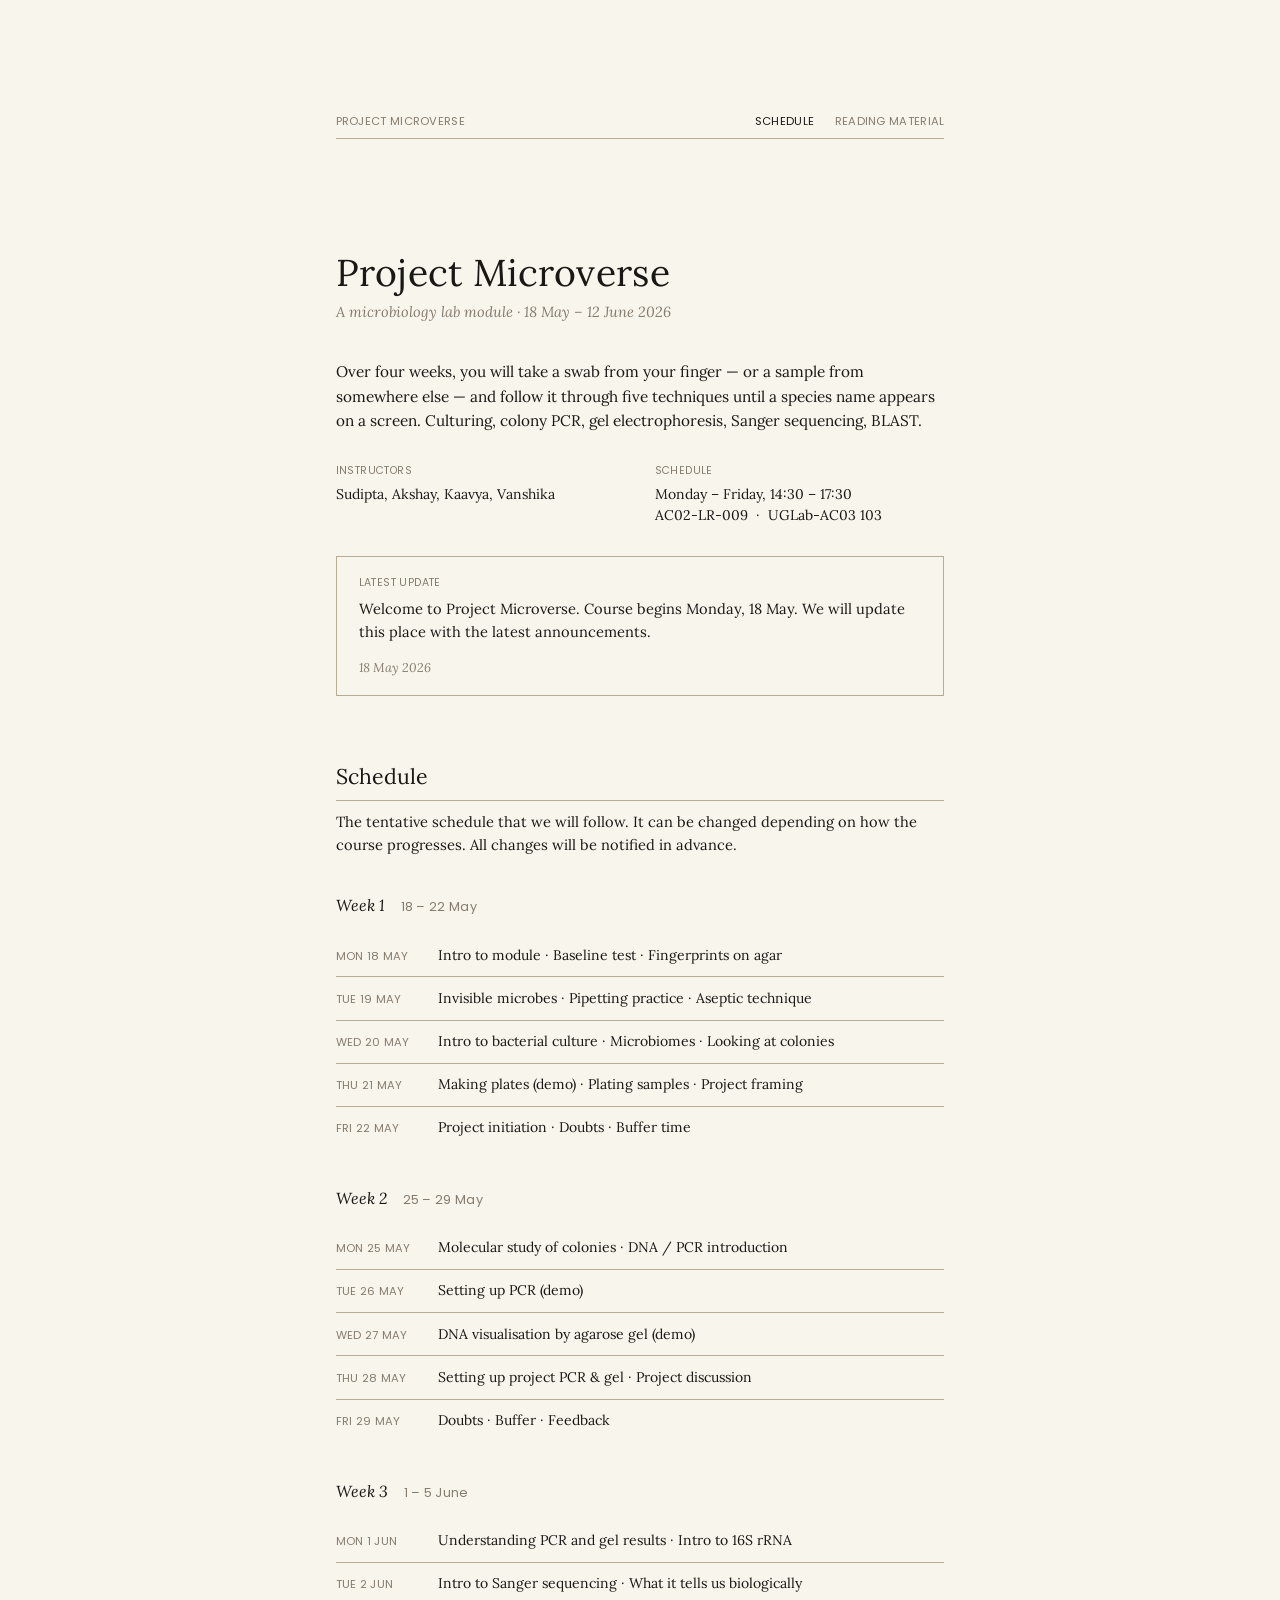
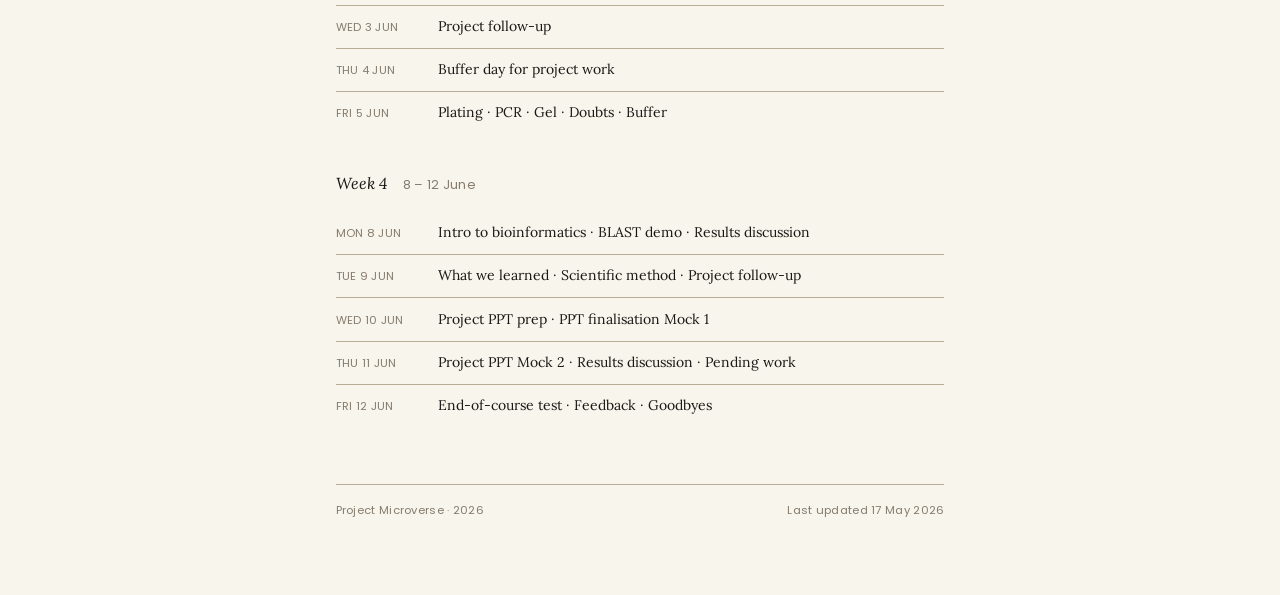
==== index.html @ 68409b65 "Add files via upload" ====
<!DOCTYPE html>
<html lang="en">
<head>
<meta charset="UTF-8">
<meta name="viewport" content="width=device-width, initial-scale=1.0">
<title>Project Microverse Module Website</title>
<link rel="stylesheet" href="style.css">
</head>
<body>
<div class="page">

<header class="site-header">
  <span>Project Microverse</span>
  <nav>
    <span class="current">Schedule</span>
    <a href="reading.html">Reading material</a>
  </nav>
</header>

<h1>Project Microverse</h1>
<div class="subtitle">A microbiology lab module · 18 May – 12 June 2026</div>

<p class="lead">
Over four weeks, you will take a swab from your finger — or a sample from somewhere
else — and follow it through five techniques until a species name appears on a screen.
Culturing, colony PCR, gel electrophoresis, Sanger sequencing, BLAST.
</p>

<div class="info-grid">
  <div class="info-block">
    <div class="info-label">Instructors</div>
    <div class="info-content">
      Sudipta, Akshay, Kaavya, Vanshika<br>
    </div>
  </div>
  <div class="info-block">
    <div class="info-label">Schedule</div>
    <div class="info-content">
      Monday – Friday, 14:30 – 17:30<br>
      AC02-LR-009 &nbsp;·&nbsp; UGLab-AC03 103
    </div>
  </div>
</div>


<!-- ============ ANNOUNCEMENTS ============ -->
<!-- Update this section by editing the announcement block(s) below.
     Newest announcements at the top. Remove old ones once they expire. -->

<div class="announcement">
  <div class="announcement-label">Latest update</div>
  <p>
    Welcome to Project Microverse. Course begins Monday, 18 May. We will update this place with the latest announcements.
  </p>
  <div class="announcement-date">18 May 2026</div>
</div>


<!-- ============ SCHEDULE ============ -->

<h2>Schedule</h2>

<p>
The tentative schedule that we will follow. It can be changed depending on how the course progresses. 
  All changes will be notified in advance.
</p>

<div class="schedule-week">
  <h3>Week 1 <span class="week-dates">18 – 22 May</span></h3>

  <div class="schedule-day">
    <div class="day-date">Mon 18 May</div>
    <div class="day-content">
      <div class="day-topic">Intro to module · Baseline test · Fingerprints on agar</div>
    </div>
  </div>

  <div class="schedule-day">
    <div class="day-date">Tue 19 May</div>
    <div class="day-content">
      <div class="day-topic">Invisible microbes · Pipetting practice · Aseptic technique</div>
    </div>
  </div>

  <div class="schedule-day">
    <div class="day-date">Wed 20 May</div>
    <div class="day-content">
      <div class="day-topic">Intro to bacterial culture · Microbiomes · Looking at colonies</div>
    </div>
  </div>

  <div class="schedule-day">
    <div class="day-date">Thu 21 May</div>
    <div class="day-content">
      <div class="day-topic">Making plates (demo) · Plating samples · Project framing</div>
    </div>
  </div>

  <div class="schedule-day">
    <div class="day-date">Fri 22 May</div>
    <div class="day-content">
      <div class="day-topic">Project initiation · Doubts · Buffer time</div>
    </div>
  </div>
</div>


<div class="schedule-week">
  <h3>Week 2 <span class="week-dates">25 – 29 May</span></h3>

  <div class="schedule-day">
    <div class="day-date">Mon 25 May</div>
    <div class="day-content">
      <div class="day-topic">Molecular study of colonies · DNA / PCR introduction</div>
    </div>
  </div>

  <div class="schedule-day">
    <div class="day-date">Tue 26 May</div>
    <div class="day-content">
      <div class="day-topic">Setting up PCR (demo)</div>
    </div>
  </div>

  <div class="schedule-day">
    <div class="day-date">Wed 27 May</div>
    <div class="day-content">
      <div class="day-topic">DNA visualisation by agarose gel (demo)</div>
    </div>
  </div>

  <div class="schedule-day">
    <div class="day-date">Thu 28 May</div>
    <div class="day-content">
      <div class="day-topic">Setting up project PCR &amp; gel · Project discussion</div>
    </div>
  </div>

  <div class="schedule-day">
    <div class="day-date">Fri 29 May</div>
    <div class="day-content">
      <div class="day-topic">Doubts · Buffer · Feedback</div>
    </div>
  </div>
</div>


<div class="schedule-week">
  <h3>Week 3 <span class="week-dates">1 – 5 June</span></h3>

  <div class="schedule-day">
    <div class="day-date">Mon 1 Jun</div>
    <div class="day-content">
      <div class="day-topic">Understanding PCR and gel results · Intro to 16S rRNA</div>
    </div>
  </div>

  <div class="schedule-day">
    <div class="day-date">Tue 2 Jun</div>
    <div class="day-content">
      <div class="day-topic">Intro to Sanger sequencing · What it tells us biologically</div>
    </div>
  </div>

  <div class="schedule-day">
    <div class="day-date">Wed 3 Jun</div>
    <div class="day-content">
      <div class="day-topic">Project follow-up</div>
    </div>
  </div>

  <div class="schedule-day">
    <div class="day-date">Thu 4 Jun</div>
    <div class="day-content">
      <div class="day-topic">Buffer day for project work</div>
    </div>
  </div>

  <div class="schedule-day">
    <div class="day-date">Fri 5 Jun</div>
    <div class="day-content">
      <div class="day-topic">Plating · PCR · Gel · Doubts · Buffer</div>
    </div>
  </div>
</div>


<div class="schedule-week">
  <h3>Week 4 <span class="week-dates">8 – 12 June</span></h3>

  <div class="schedule-day">
    <div class="day-date">Mon 8 Jun</div>
    <div class="day-content">
      <div class="day-topic">Intro to bioinformatics · BLAST demo · Results discussion</div>
    </div>
  </div>

  <div class="schedule-day">
    <div class="day-date">Tue 9 Jun</div>
    <div class="day-content">
      <div class="day-topic">What we learned · Scientific method · Project follow-up</div>
    </div>
  </div>

  <div class="schedule-day">
    <div class="day-date">Wed 10 Jun</div>
    <div class="day-content">
      <div class="day-topic">Project PPT prep · PPT finalisation Mock 1</div>
    </div>
  </div>

  <div class="schedule-day">
    <div class="day-date">Thu 11 Jun</div>
    <div class="day-content">
      <div class="day-topic">Project PPT Mock 2 · Results discussion · Pending work</div>
    </div>
  </div>

  <div class="schedule-day">
    <div class="day-date">Fri 12 Jun</div>
    <div class="day-content">
      <div class="day-topic">End-of-course test · Feedback · Goodbyes</div>
    </div>
  </div>
</div>


<footer class="site-footer">
  <span>Project Microverse · 2026</span>
  <span>Last updated 17 May 2026</span>
</footer>

</div>
</body>
</html>
---- style.css ----
/* ============================================================
   Project Microverse — site styling
   Direction C: paper #F8F5ED, Lora body, Poppins metadata,
   hairline rules, no colour accents, no bold.
   ============================================================ */

@import url('https://fonts.googleapis.com/css2?family=Lora:ital,wght@0,400..700;1,400..700&family=Poppins:wght@400;500&display=swap');

:root {
  --paper: #F8F5ED;
  --body: #1A1815;
  --subdued: #857C6E;
  --hairline: #B8AC97;
  --focus-tint: rgba(133, 124, 110, 0.08);

  --serif: 'Lora', Georgia, serif;
  --sans: 'Poppins', sans-serif;
}

* { box-sizing: border-box; }

html, body {
  margin: 0;
  padding: 0;
  background: var(--paper);
  color: var(--body);
  font-family: var(--serif);
  font-size: 11pt;
  line-height: 1.55;
  -webkit-font-smoothing: antialiased;
}

.page {
  max-width: 760px;
  margin: 0 auto;
  padding: 3cm 2cm 2cm 2cm;
}

/* ---------- Header strip ---------- */

.site-header {
  display: flex;
  justify-content: space-between;
  align-items: baseline;
  font-family: var(--sans);
  font-size: 8.5pt;
  color: var(--subdued);
  letter-spacing: 0.3px;
  text-transform: uppercase;
  border-bottom: 0.5px solid var(--hairline);
  padding-bottom: 0.6em;
  margin-bottom: 3cm;
}

.site-header a {
  color: var(--subdued);
  text-decoration: none;
  margin-left: 1.5em;
}

.site-header a:hover {
  color: var(--body);
}

.site-header nav span.current {
  color: var(--body);
  margin-left: 1.5em;
}

/* ---------- Titles ---------- */

h1 {
  font-family: var(--serif);
  font-weight: 400;
  font-size: 28pt;
  line-height: 1.1;
  margin: 0 0 0.2em 0;
  letter-spacing: 0.3px;
}

h1 + .subtitle {
  font-family: var(--serif);
  font-style: italic;
  font-size: 11pt;
  color: var(--subdued);
  margin-bottom: 2.5em;
}

h2 {
  font-family: var(--serif);
  font-weight: 400;
  font-size: 16pt;
  margin: 3em 0 0.5em 0;
  padding-bottom: 0.3em;
  border-bottom: 0.5px solid var(--hairline);
}

h3 {
  font-family: var(--serif);
  font-style: italic;
  font-weight: 400;
  font-size: 12pt;
  margin: 2em 0 0.5em 0;
  color: var(--body);
}

/* ---------- Body prose ---------- */

p {
  margin: 0 0 1em 0;
}

p.lead {
  font-size: 11.5pt;
  line-height: 1.6;
}

em, i {
  font-style: italic;
  color: var(--body);
}

a {
  color: var(--body);
  text-decoration: underline;
  text-decoration-color: var(--hairline);
  text-underline-offset: 3px;
  transition: text-decoration-color 0.15s ease;
}

a:hover {
  text-decoration-color: var(--body);
}

/* ---------- Announcements block ---------- */

.announcement {
  border: 0.5px solid var(--hairline);
  padding: 1.2em 1.5em;
  margin: 2em 0;
}

.announcement-label {
  font-family: var(--sans);
  font-size: 8pt;
  color: var(--subdued);
  letter-spacing: 0.4px;
  text-transform: uppercase;
  margin-bottom: 0.6em;
}

.announcement-date {
  font-family: var(--serif);
  font-style: italic;
  font-size: 9.5pt;
  color: var(--subdued);
  margin-top: 0.3em;
}

/* ---------- Schedule ---------- */

.schedule-week {
  margin: 2.5em 0;
}

.schedule-week h3 {
  margin-bottom: 1em;
  display: flex;
  align-items: baseline;
  gap: 1em;
}

.schedule-week h3 .week-dates {
  font-style: normal;
  font-size: 9.5pt;
  color: var(--subdued);
  font-family: var(--sans);
  letter-spacing: 0.3px;
}

.schedule-day {
  display: grid;
  grid-template-columns: 5.5em 1fr;
  gap: 1.5em;
  padding: 0.7em 0;
  border-bottom: 0.5px solid var(--hairline);
  align-items: baseline;
}

.schedule-day:last-child {
  border-bottom: none;
}

.day-date {
  font-family: var(--sans);
  font-size: 8.5pt;
  color: var(--subdued);
  letter-spacing: 0.3px;
  text-transform: uppercase;
}

.day-content .day-topic {
  font-family: var(--serif);
  font-size: 10.5pt;
}

.day-content .day-reading {
  font-family: var(--serif);
  font-style: italic;
  font-size: 9.5pt;
  color: var(--subdued);
  margin-top: 0.2em;
}

.day-content .day-reading a {
  color: var(--subdued);
  text-decoration-color: var(--hairline);
}

.day-content .day-reading a:hover {
  color: var(--body);
}

.schedule-day.today {
  background-color: var(--focus-tint);
  margin-left: -1em;
  padding-left: 1em;
  padding-right: 1em;
}

.schedule-day.today .day-date::after {
  content: " · today";
  font-style: italic;
  color: var(--body);
  text-transform: none;
}

/* ---------- Readings list ---------- */

.readings-list {
  list-style: none;
  padding: 0;
  margin: 2em 0;
}

.reading-item {
  padding: 1.5em 0;
  border-bottom: 0.5px solid var(--hairline);
}

.reading-item:last-child {
  border-bottom: none;
}

.reading-meta {
  font-family: var(--sans);
  font-size: 8pt;
  color: var(--subdued);
  letter-spacing: 0.4px;
  text-transform: uppercase;
  margin-bottom: 0.5em;
}

.reading-title {
  font-family: var(--serif);
  font-size: 12pt;
  line-height: 1.35;
  margin-bottom: 0.4em;
}

.reading-title a {
  color: var(--body);
  text-decoration: underline;
  text-decoration-color: var(--hairline);
  text-underline-offset: 3px;
}

.reading-title a:hover {
  text-decoration-color: var(--body);
}

.reading-authors {
  font-family: var(--serif);
  font-size: 9.5pt;
  color: var(--subdued);
  margin-bottom: 0.8em;
}

.reading-note {
  font-family: var(--serif);
  font-size: 10pt;
  font-style: italic;
  color: var(--body);
  margin-top: 0.6em;
  margin-bottom: 0;
  max-width: 60ch;
}

/* ---------- Materials / downloads list ---------- */

.materials-list {
  list-style: none;
  padding: 0;
  margin: 1.5em 0;
}

.materials-list li {
  display: grid;
  grid-template-columns: 1fr auto;
  gap: 1em;
  padding: 0.8em 0;
  border-bottom: 0.5px solid var(--hairline);
  align-items: baseline;
}

.materials-list li:last-child {
  border-bottom: none;
}

.material-name {
  font-family: var(--serif);
  font-size: 10.5pt;
}

.material-desc {
  font-family: var(--serif);
  font-style: italic;
  font-size: 9.5pt;
  color: var(--subdued);
  margin-top: 0.2em;
  display: block;
}

.material-link {
  font-family: var(--sans);
  font-size: 9pt;
  color: var(--subdued);
  letter-spacing: 0.3px;
  text-decoration: none;
  border: 0.5px solid var(--hairline);
  padding: 0.4em 1em;
  white-space: nowrap;
  transition: all 0.15s ease;
}

.material-link:hover {
  color: var(--body);
  border-color: var(--body);
}

/* ---------- Contact / info panels ---------- */

.info-grid {
  display: grid;
  grid-template-columns: 1fr 1fr;
  gap: 2em;
  margin: 2em 0;
}

.info-block .info-label {
  font-family: var(--sans);
  font-size: 8pt;
  color: var(--subdued);
  letter-spacing: 0.4px;
  text-transform: uppercase;
  margin-bottom: 0.4em;
}

.info-block .info-content {
  font-family: var(--serif);
  font-size: 10.5pt;
}

/* ---------- Staff-only marker ---------- */

.staff-note {
  font-family: var(--serif);
  font-style: italic;
  font-size: 10pt;
  color: var(--subdued);
  border-top: 0.5px solid var(--hairline);
  border-bottom: 0.5px solid var(--hairline);
  padding: 1em 0;
  margin: 2em 0;
}

/* ---------- Footer ---------- */

.site-footer {
  margin-top: 5em;
  padding-top: 1.5em;
  border-top: 0.5px solid var(--hairline);
  font-family: var(--sans);
  font-size: 8.5pt;
  color: var(--subdued);
  letter-spacing: 0.3px;
  display: flex;
  justify-content: space-between;
}

/* ---------- Responsive ---------- */

@media (max-width: 720px) {
  .page {
    padding: 2cm 1.2cm;
  }

  h1 {
    font-size: 22pt;
  }

  .info-grid {
    grid-template-columns: 1fr;
  }

  .schedule-day {
    grid-template-columns: 1fr;
    gap: 0.3em;
  }

  .materials-list li {
    grid-template-columns: 1fr;
  }

  .material-link {
    justify-self: start;
    margin-top: 0.5em;
  }

  .site-header {
    flex-direction: column;
    align-items: flex-start;
    gap: 0.5em;
  }

  .site-header nav {
    margin: 0;
  }

  .site-header nav a,
  .site-header nav span.current {
    margin-left: 0;
    margin-right: 1.2em;
  }
}

/* ---------- Print ---------- */

@media print {
  body { background: var(--paper); }
  .site-header nav { display: none; }
  .material-link { display: none; }
}
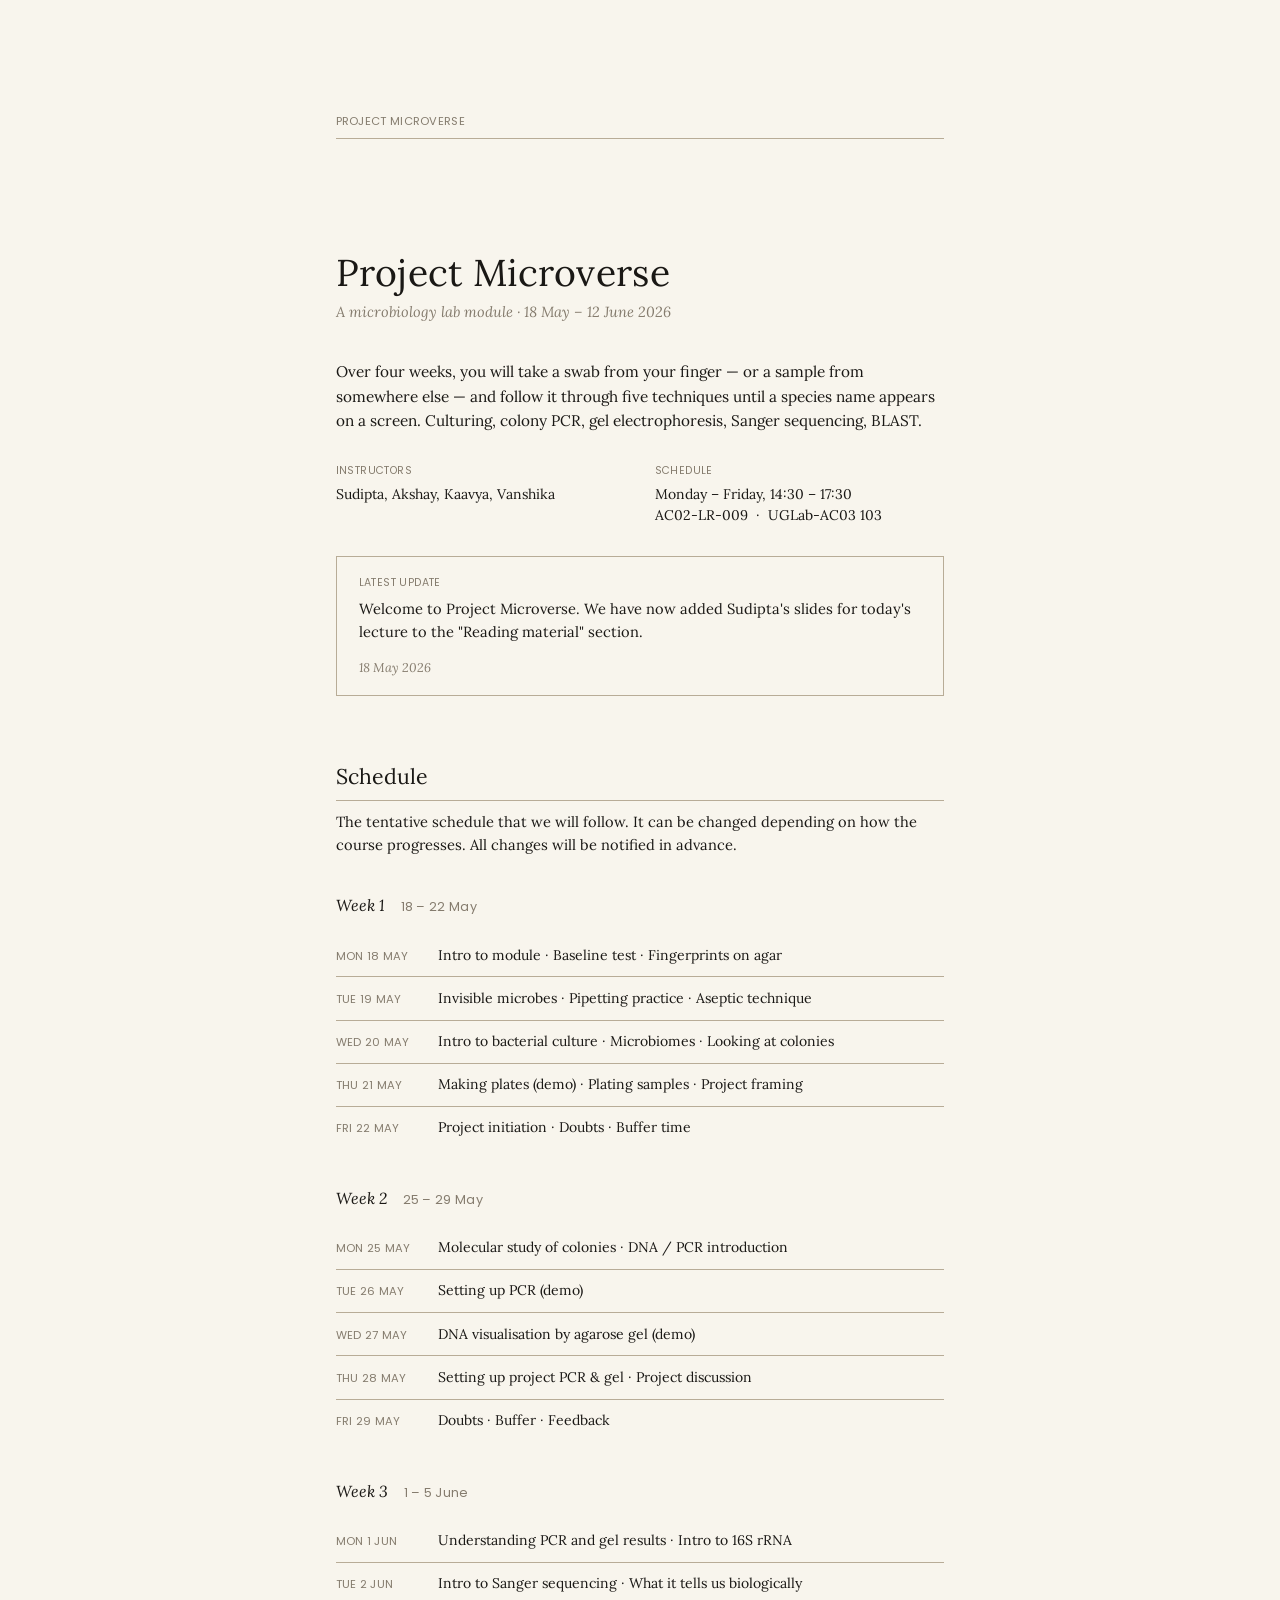
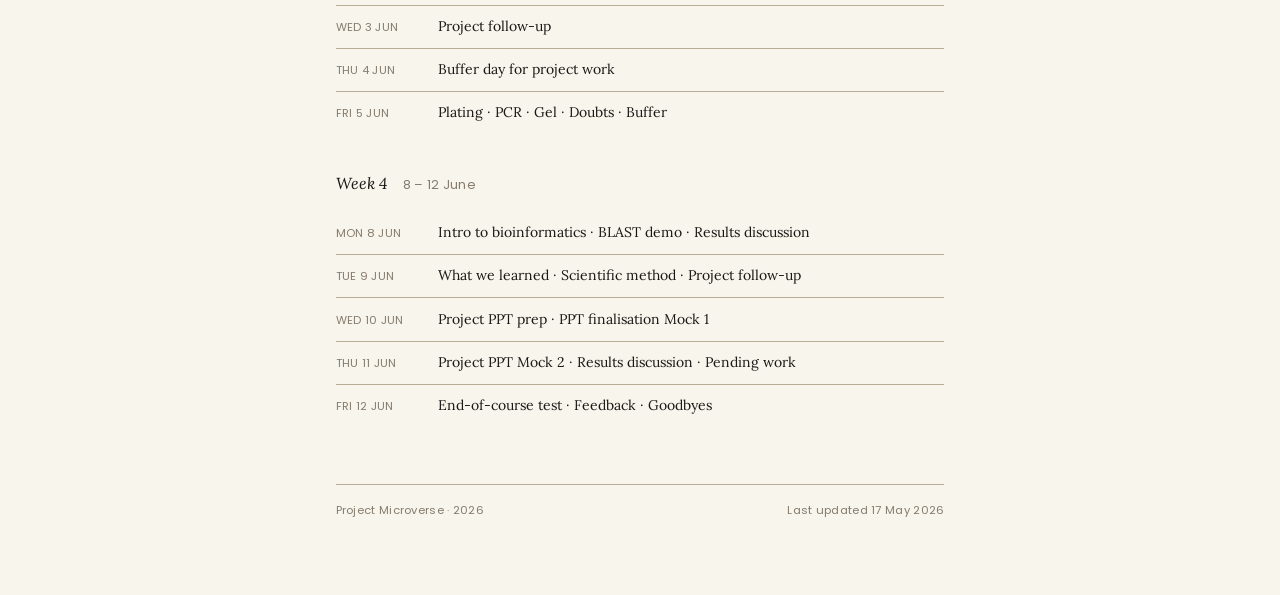
==== commit 3d61a721: "Update index.html" ====
--- a/index.html
+++ b/index.html
@@ -11,10 +11,6 @@
 
 <header class="site-header">
   <span>Project Microverse</span>
-  <nav>
-    <span class="current">Schedule</span>
-    <a href="reading.html">Reading material</a>
-  </nav>
 </header>
 
 <h1>Project Microverse</h1>
@@ -50,7 +46,7 @@
 <div class="announcement">
   <div class="announcement-label">Latest update</div>
   <p>
-    Welcome to Project Microverse. Course begins Monday, 18 May. We will update this place with the latest announcements.
+    Welcome to Project Microverse. We have now added Sudipta's slides for today's lecture to the "Reading material" section.
   </p>
   <div class="announcement-date">18 May 2026</div>
 </div>
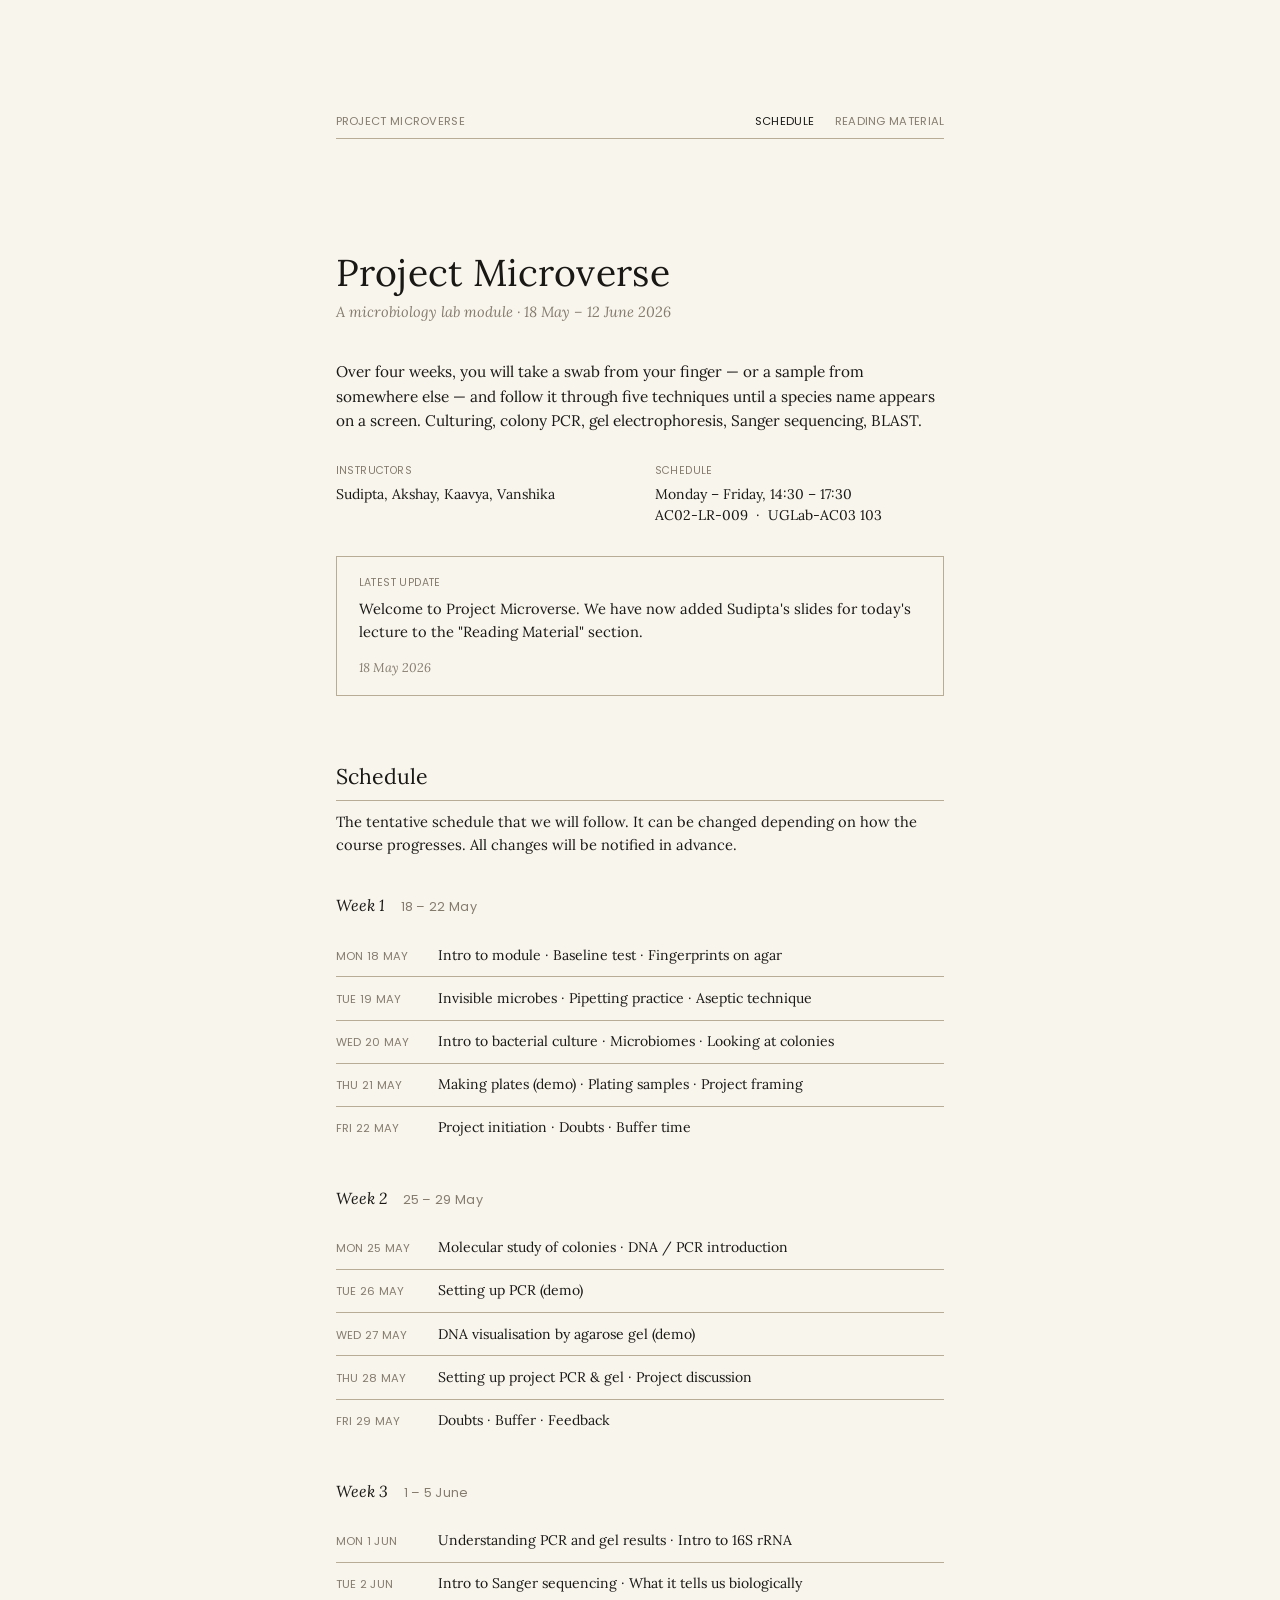
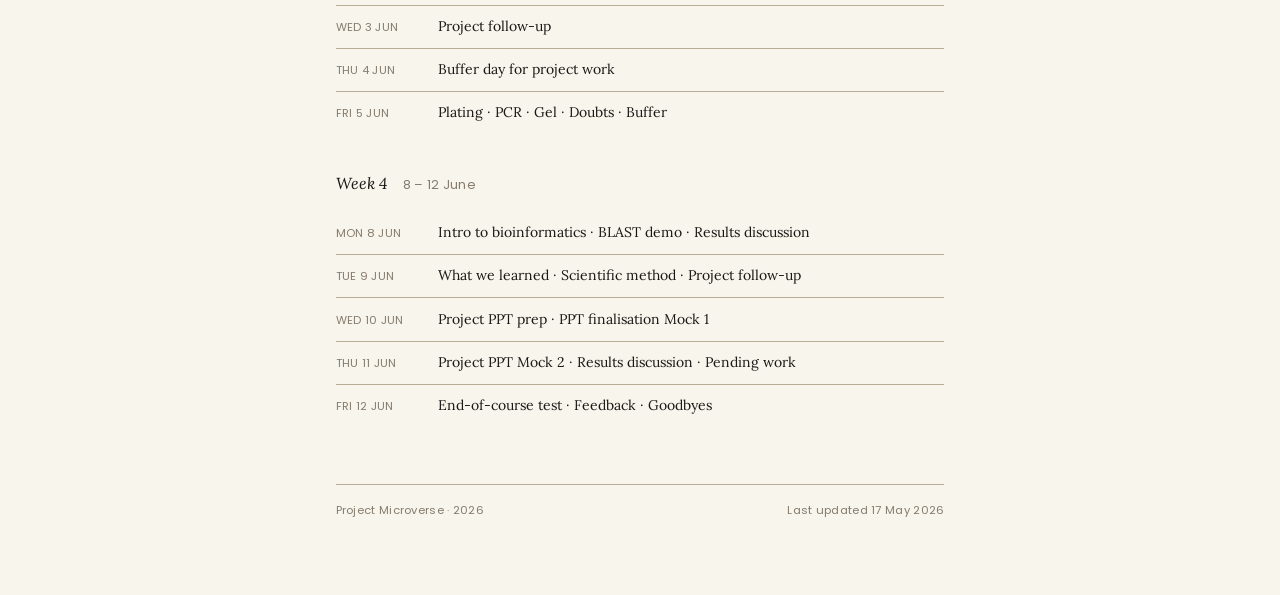
==== commit 6fcf31b9: "Update index.html" ====
--- a/index.html
+++ b/index.html
@@ -11,6 +11,10 @@
 
 <header class="site-header">
   <span>Project Microverse</span>
+  <nav>
+    <span class="current">Schedule</span>
+    <a href="reading.html">Reading material</a>
+  </nav>
 </header>
 
 <h1>Project Microverse</h1>
@@ -46,7 +50,7 @@
 <div class="announcement">
   <div class="announcement-label">Latest update</div>
   <p>
-    Welcome to Project Microverse. We have now added Sudipta's slides for today's lecture to the "Reading material" section.
+    Welcome to Project Microverse. We have now added Sudipta's slides for today's lecture to the "Reading Material" section.
   </p>
   <div class="announcement-date">18 May 2026</div>
 </div>
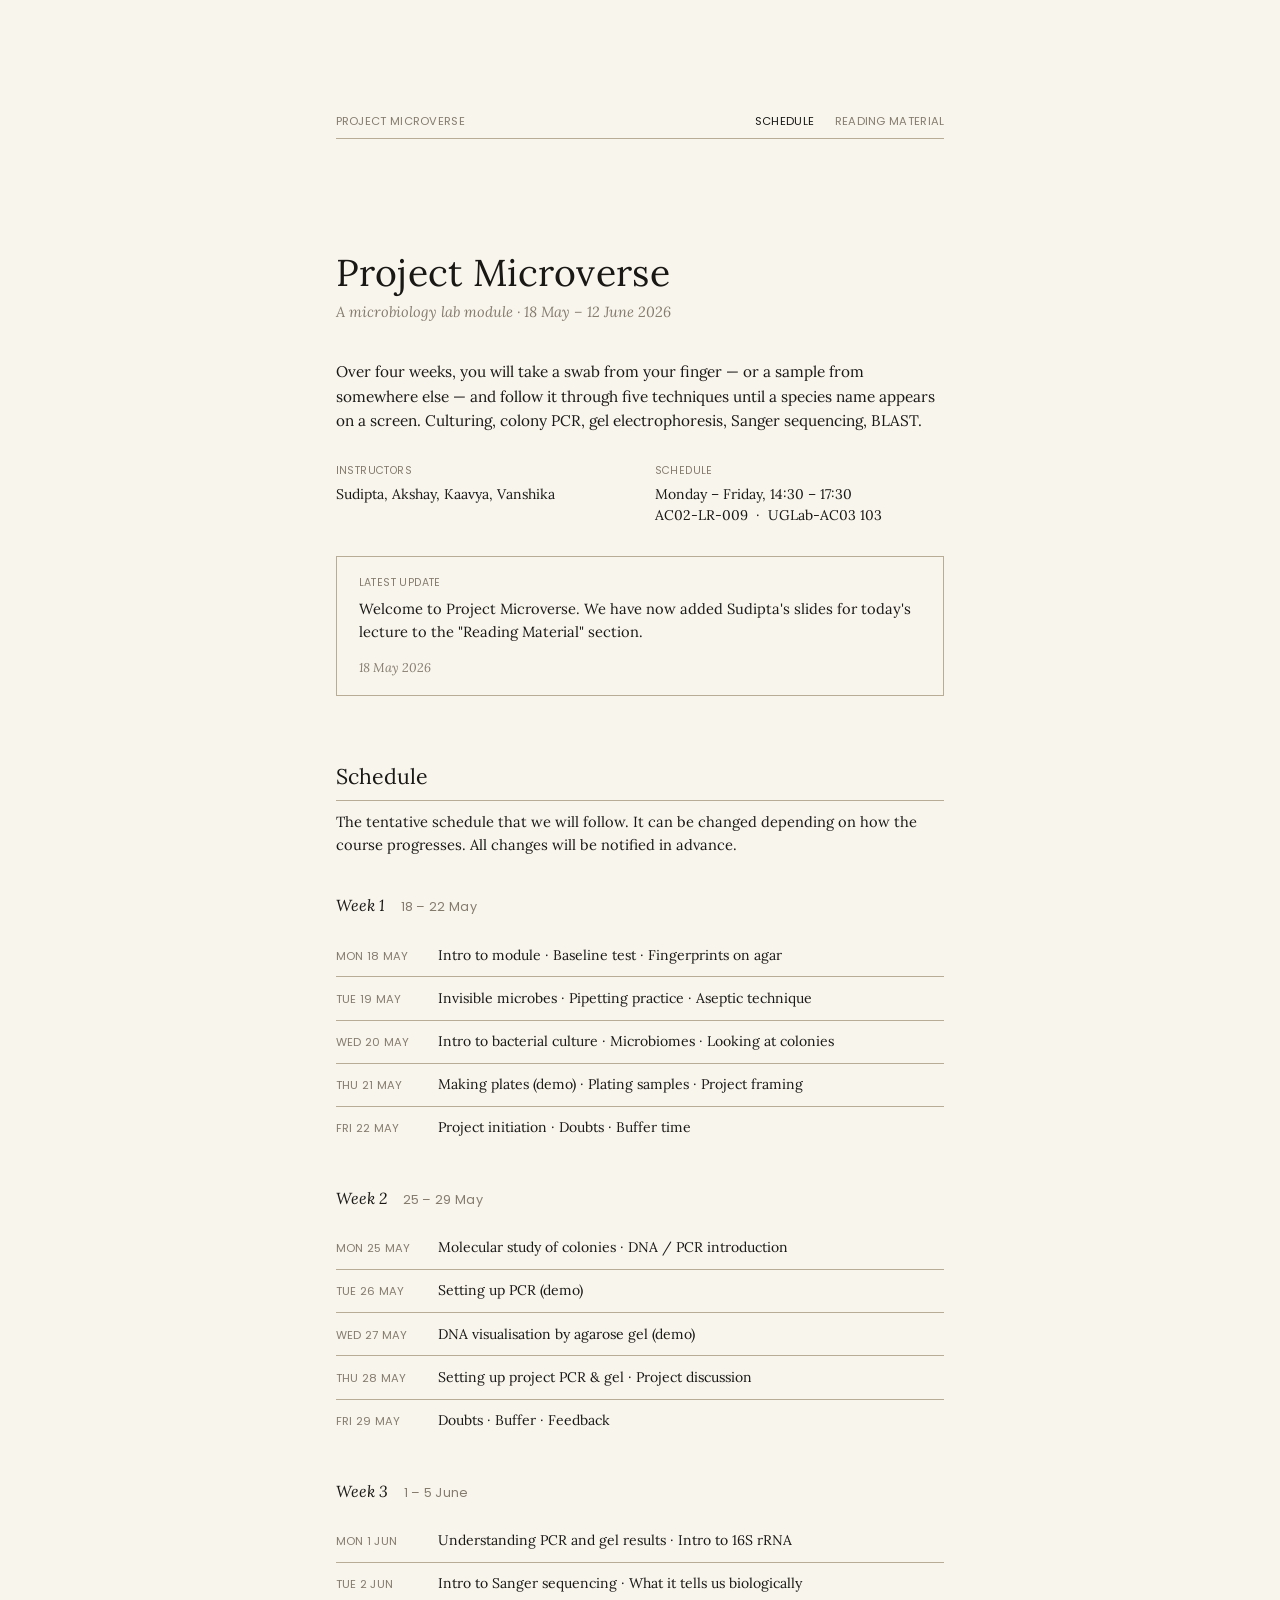
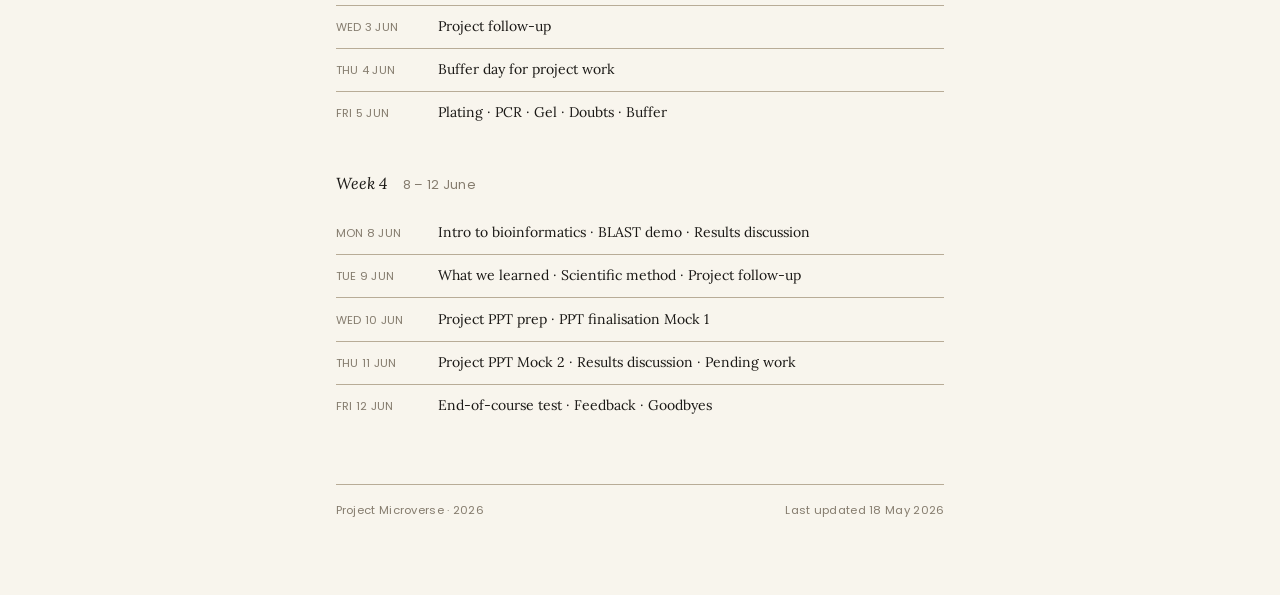
==== commit d29570bd: "Update index.html" ====
--- a/index.html
+++ b/index.html
@@ -227,7 +227,7 @@
 
 <footer class="site-footer">
   <span>Project Microverse · 2026</span>
-  <span>Last updated 17 May 2026</span>
+  <span>Last updated 18 May 2026</span>
 </footer>
 
 </div>
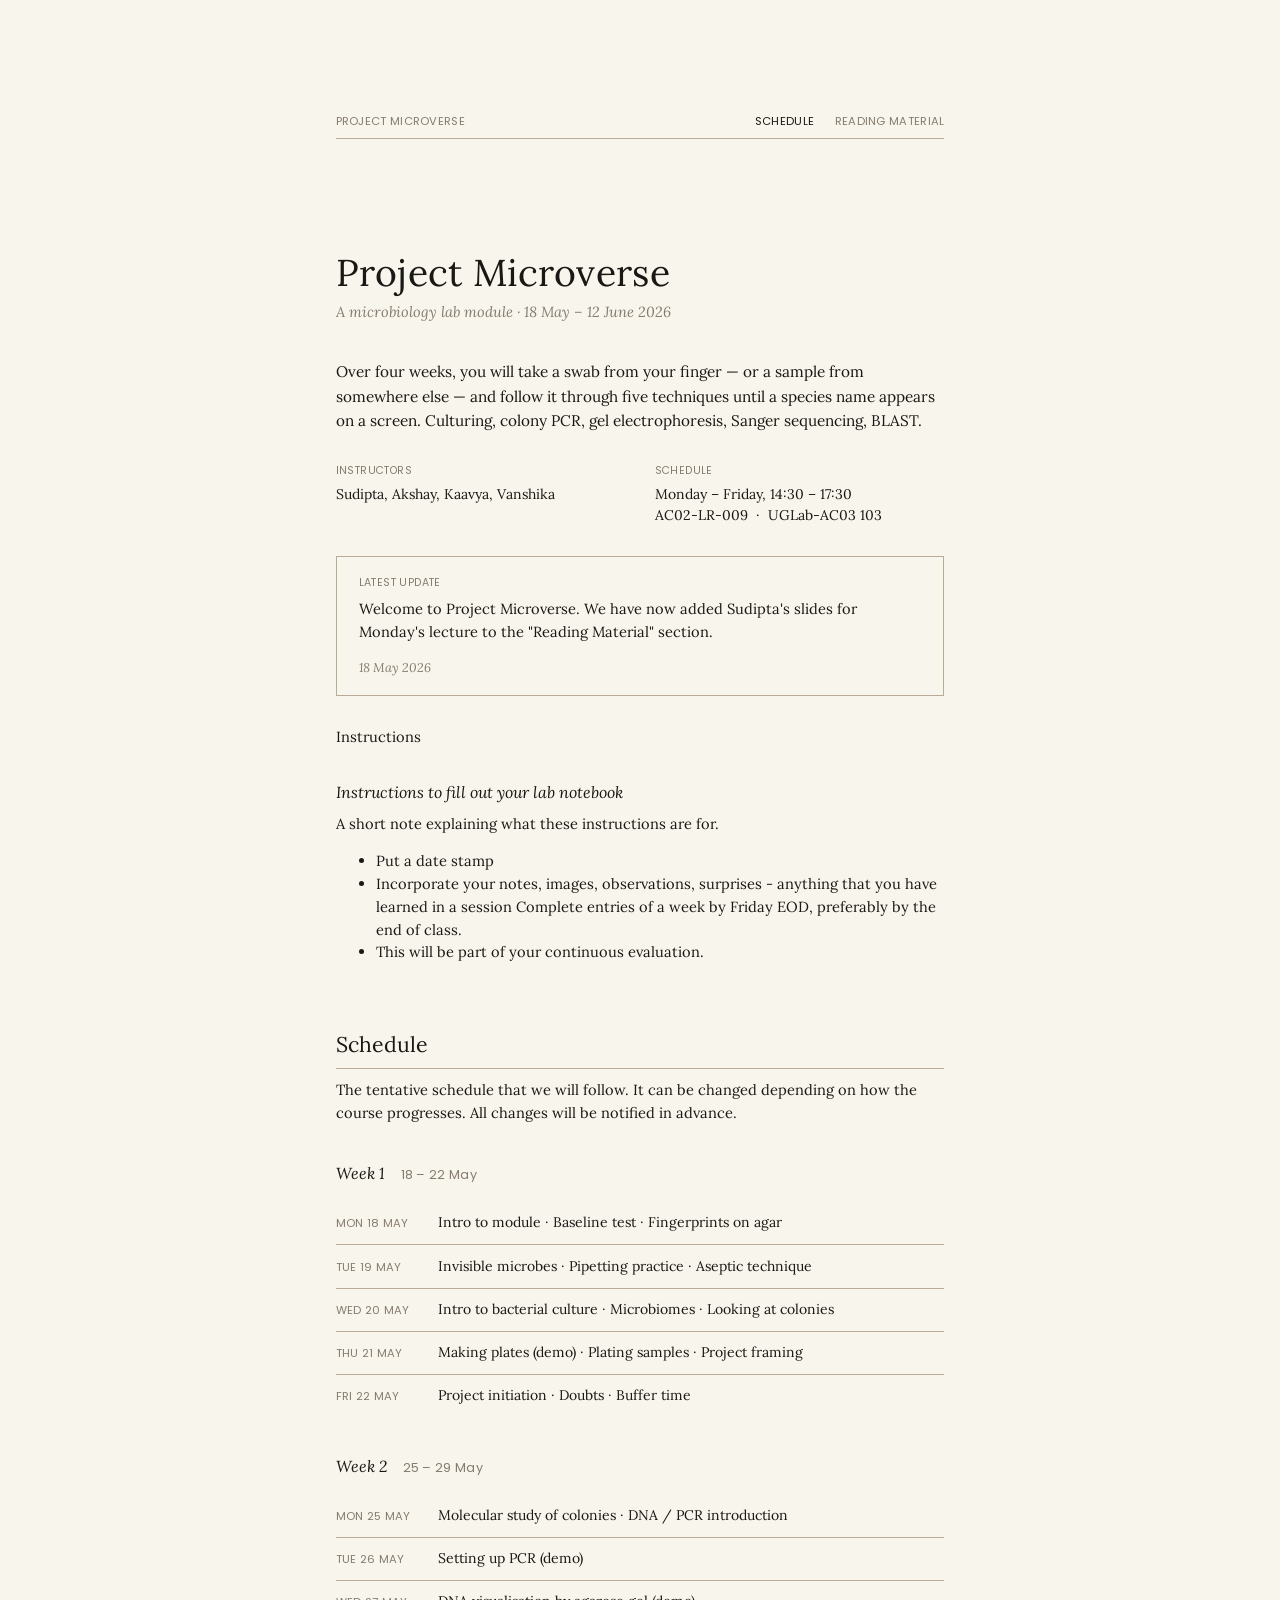
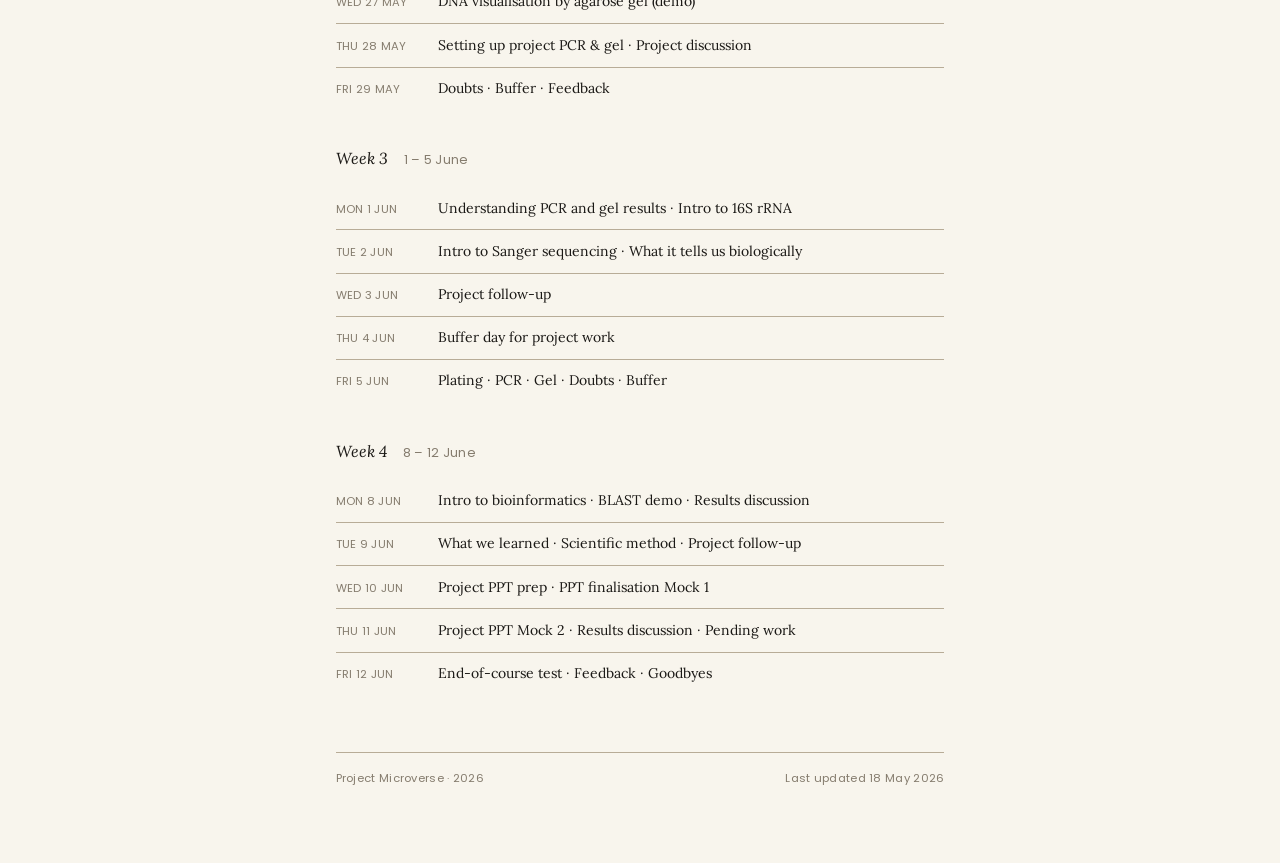
==== commit 6f885012: "Update index.html" ====
--- a/index.html
+++ b/index.html
@@ -50,11 +50,23 @@
 <div class="announcement">
   <div class="announcement-label">Latest update</div>
   <p>
-    Welcome to Project Microverse. We have now added Sudipta's slides for today's lecture to the "Reading Material" section.
+    Welcome to Project Microverse. We have now added Sudipta's slides for Monday's lecture to the "Reading Material" section.
   </p>
   <div class="announcement-date">18 May 2026</div>
 </div>
-
+  
+<div class="instructions">
+  <div class="instructions-label">Instructions</div>
+  <h3>Instructions to fill out your lab notebook</h3>
+  <p class="note">A short note explaining what these instructions are for.</p>
+  <ul>
+    <li>Put a date stamp</li>
+    <li>Incorporate your notes, images, observations, surprises - anything that you have learned in a session
+Complete entries of a week by Friday EOD, preferably by the end of class.</li>
+    <li>This will be part of your continuous evaluation.</li>
+  </ul>
+</div>
+  
 
 <!-- ============ SCHEDULE ============ -->
 
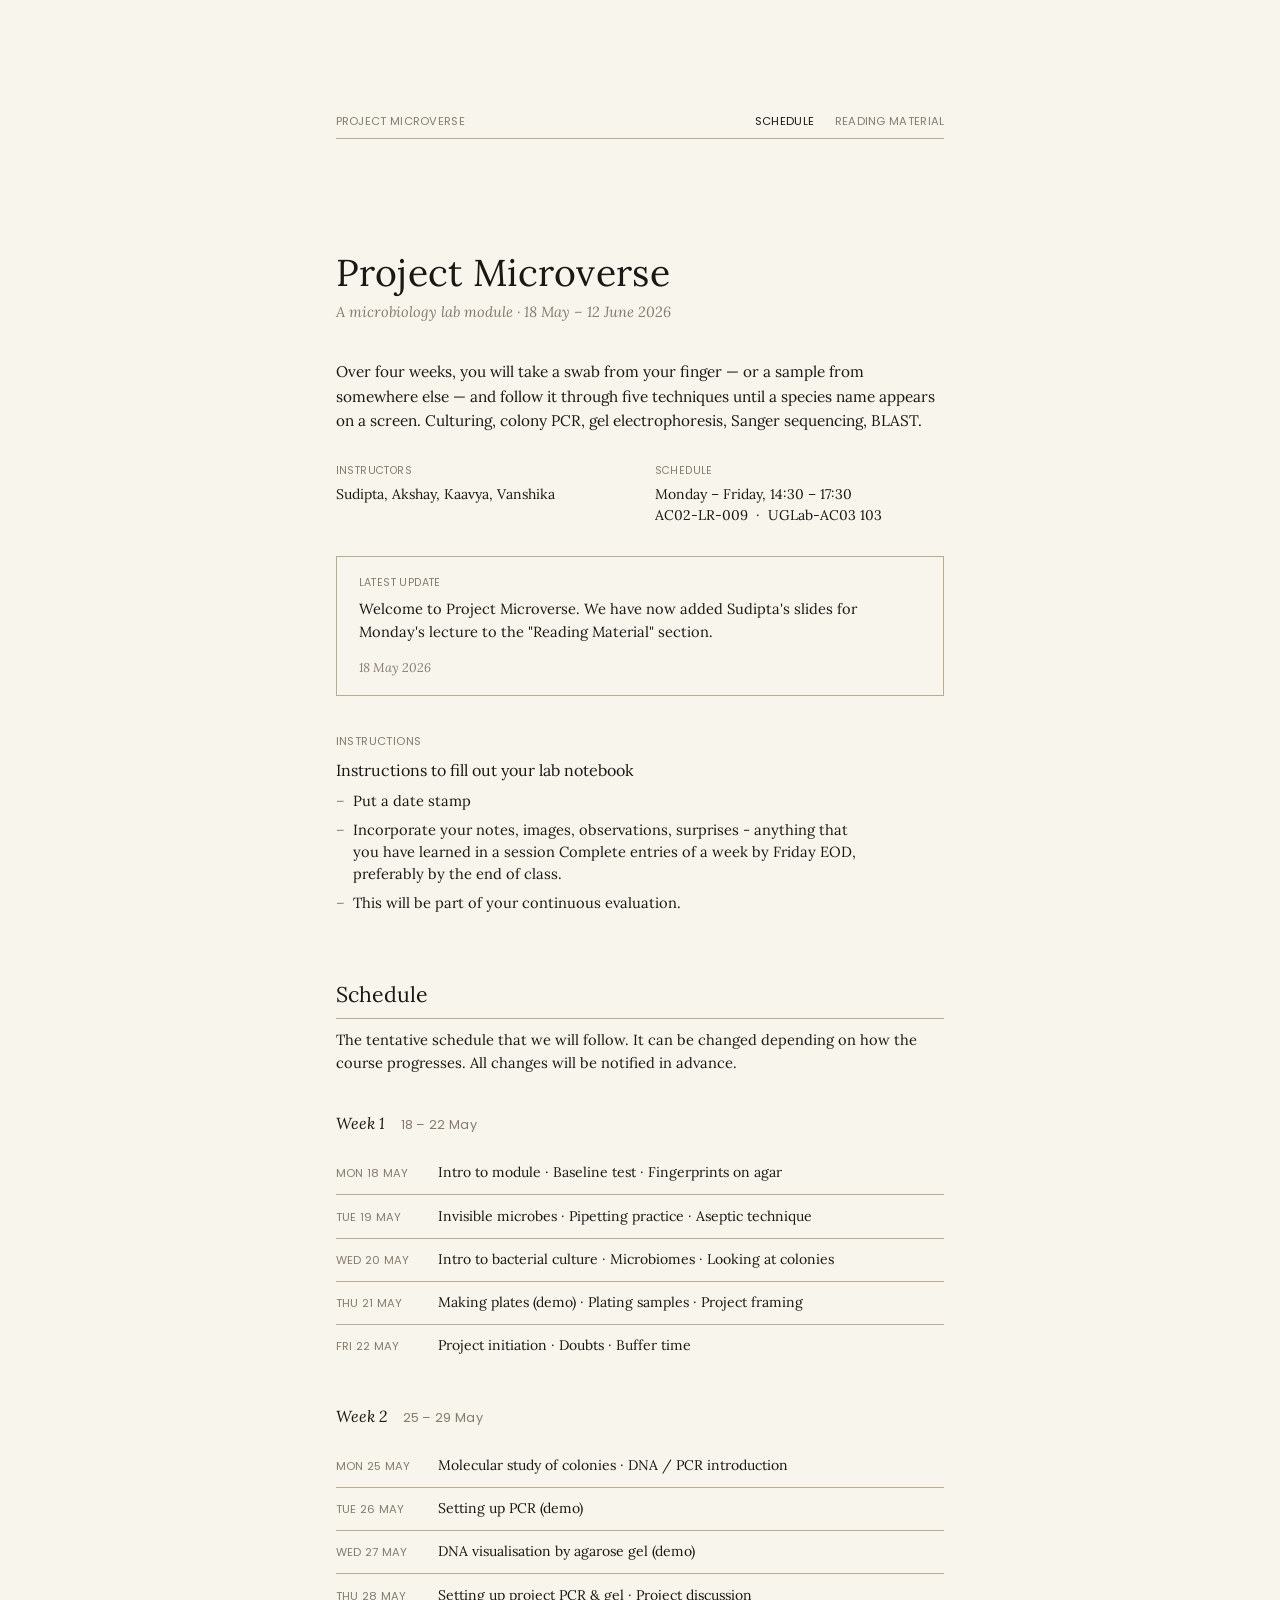
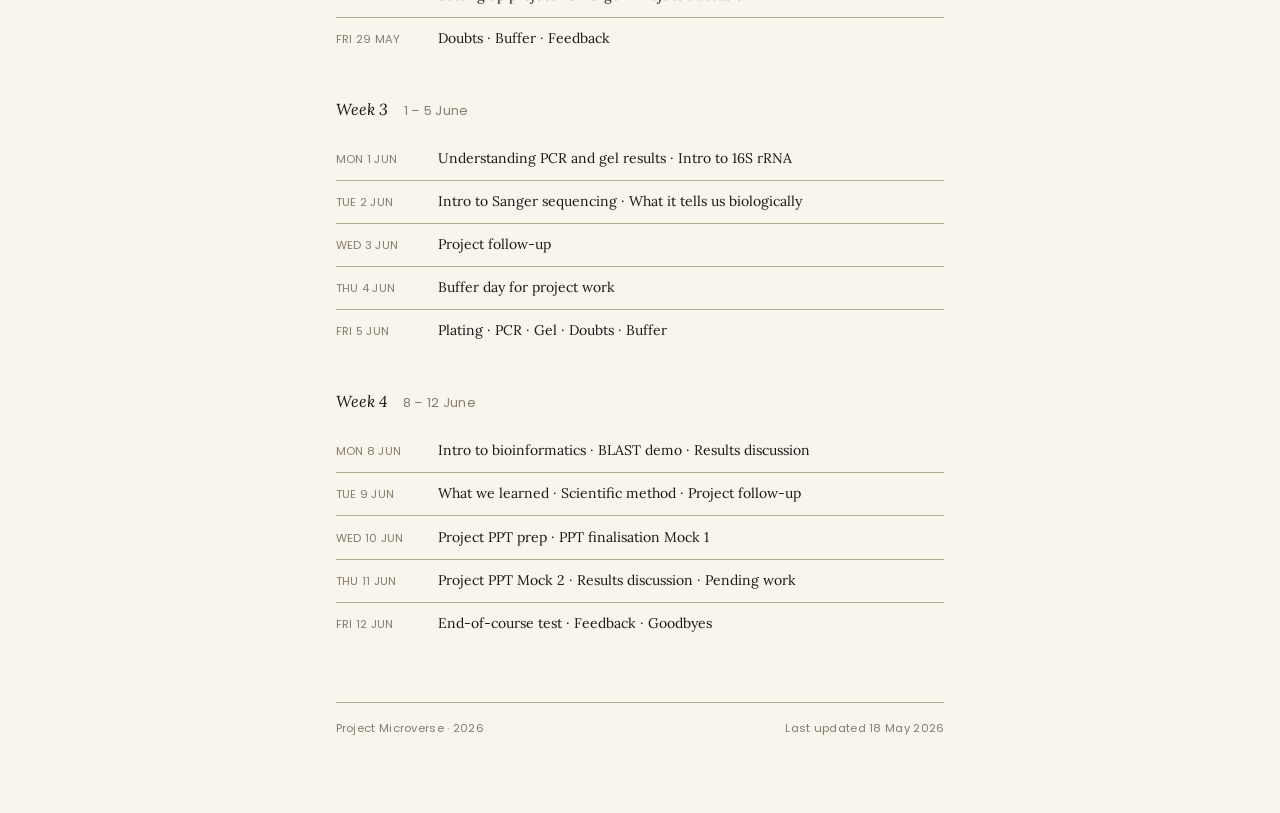
==== commit a0a84486: "Update index.html" ====
--- a/index.html
+++ b/index.html
@@ -58,7 +58,6 @@
 <div class="instructions">
   <div class="instructions-label">Instructions</div>
   <h3>Instructions to fill out your lab notebook</h3>
-  <p class="note">A short note explaining what these instructions are for.</p>
   <ul>
     <li>Put a date stamp</li>
     <li>Incorporate your notes, images, observations, surprises - anything that you have learned in a session
--- a/style.css
+++ b/style.css
@@ -155,6 +155,54 @@
   font-size: 9.5pt;
   color: var(--subdued);
   margin-top: 0.3em;
+}
+
+/* ---------- Instructions block ---------- */
+
+.instructions {
+  margin: 2.5em 0;
+  max-width: 60ch;
+}
+
+.instructions-label {
+  font-family: var(--sans);
+  font-size: 8.5pt;
+  color: var(--subdued);
+  letter-spacing: 0.4px;
+  text-transform: uppercase;
+  margin-bottom: 0.7em;
+}
+
+.instructions h3 {
+  margin: 0 0 0.4em 0;
+  font-size: 12pt;
+  font-style: normal;
+}
+
+.instructions .note {
+  font-style: italic;
+  color: var(--subdued);
+  margin-bottom: 1em;
+}
+
+.instructions ul {
+  list-style: none;
+  padding: 0;
+  margin: 0;
+}
+
+.instructions ul li {
+  position: relative;
+  padding-left: 1.2em;
+  margin-bottom: 0.5em;
+  line-height: 1.5;
+}
+
+.instructions ul li::before {
+  content: "–";
+  position: absolute;
+  left: 0;
+  color: var(--subdued);
 }
 
 /* ---------- Schedule ---------- */
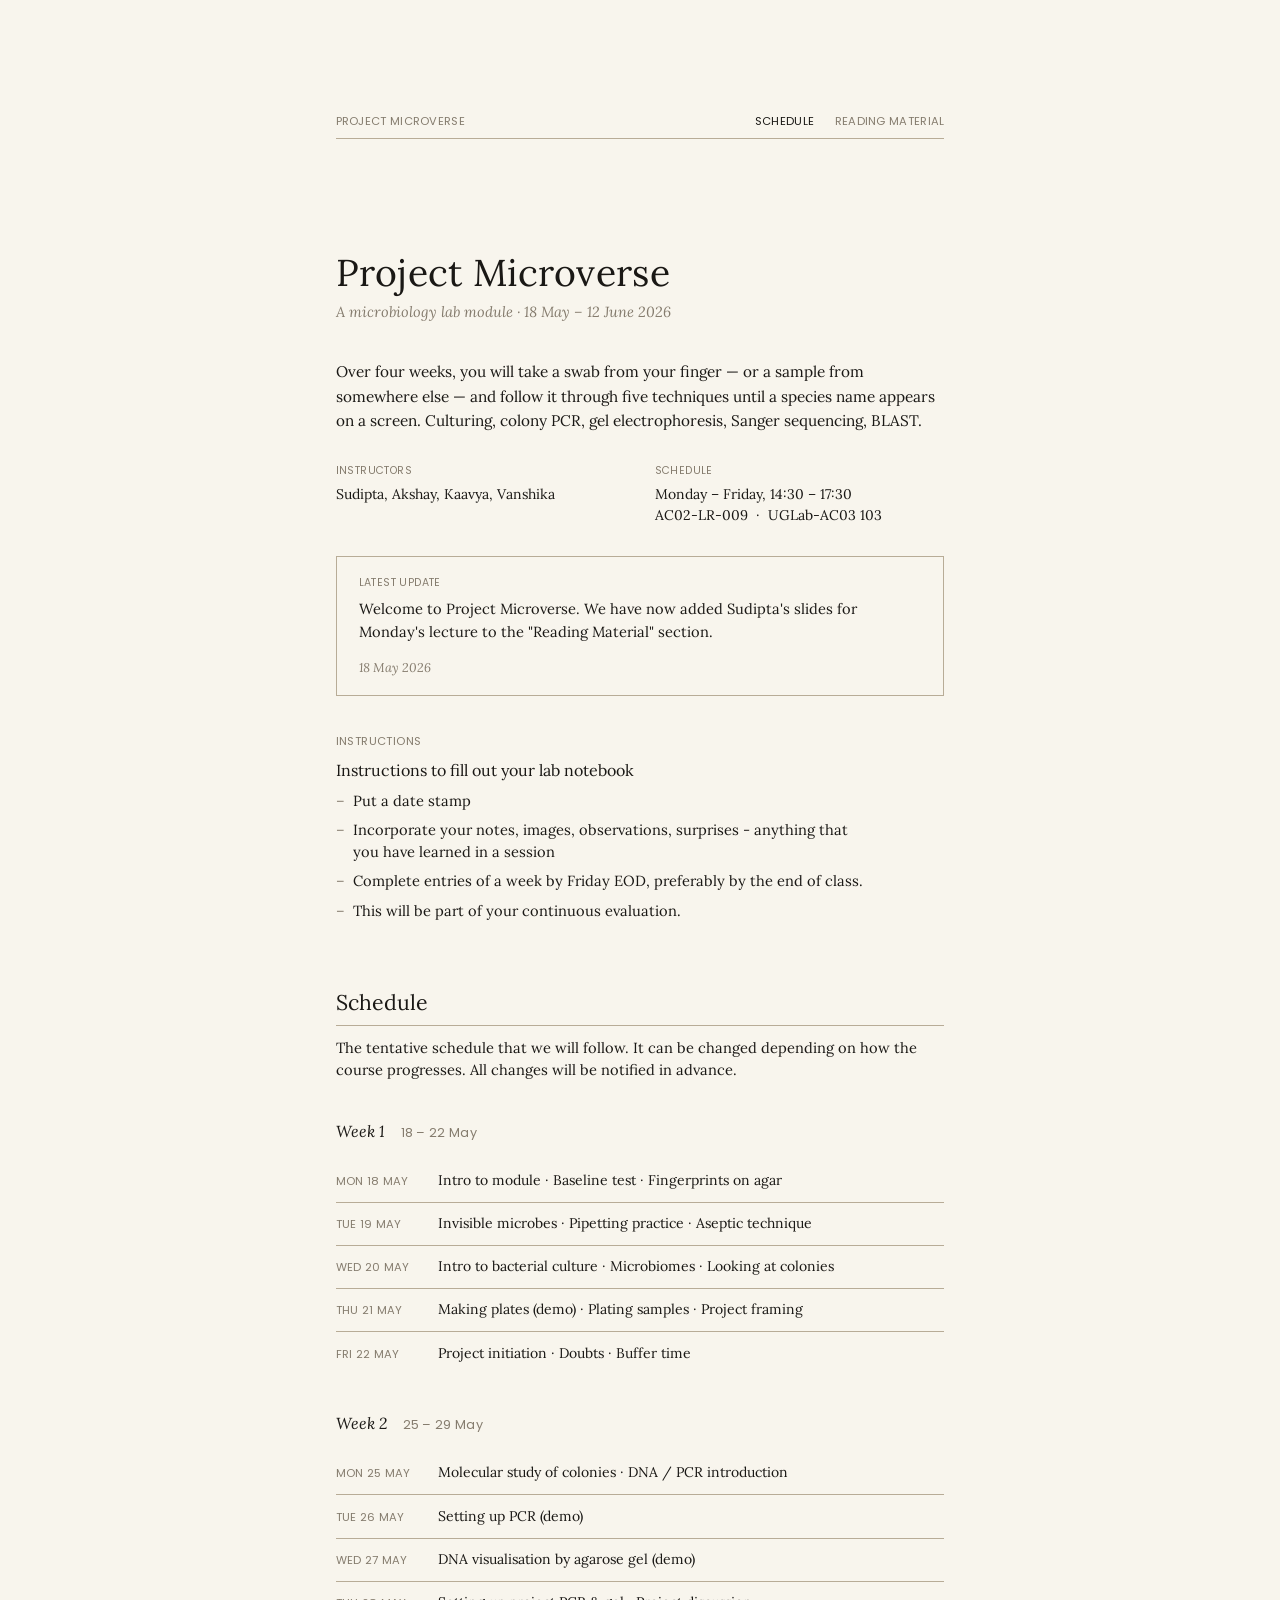
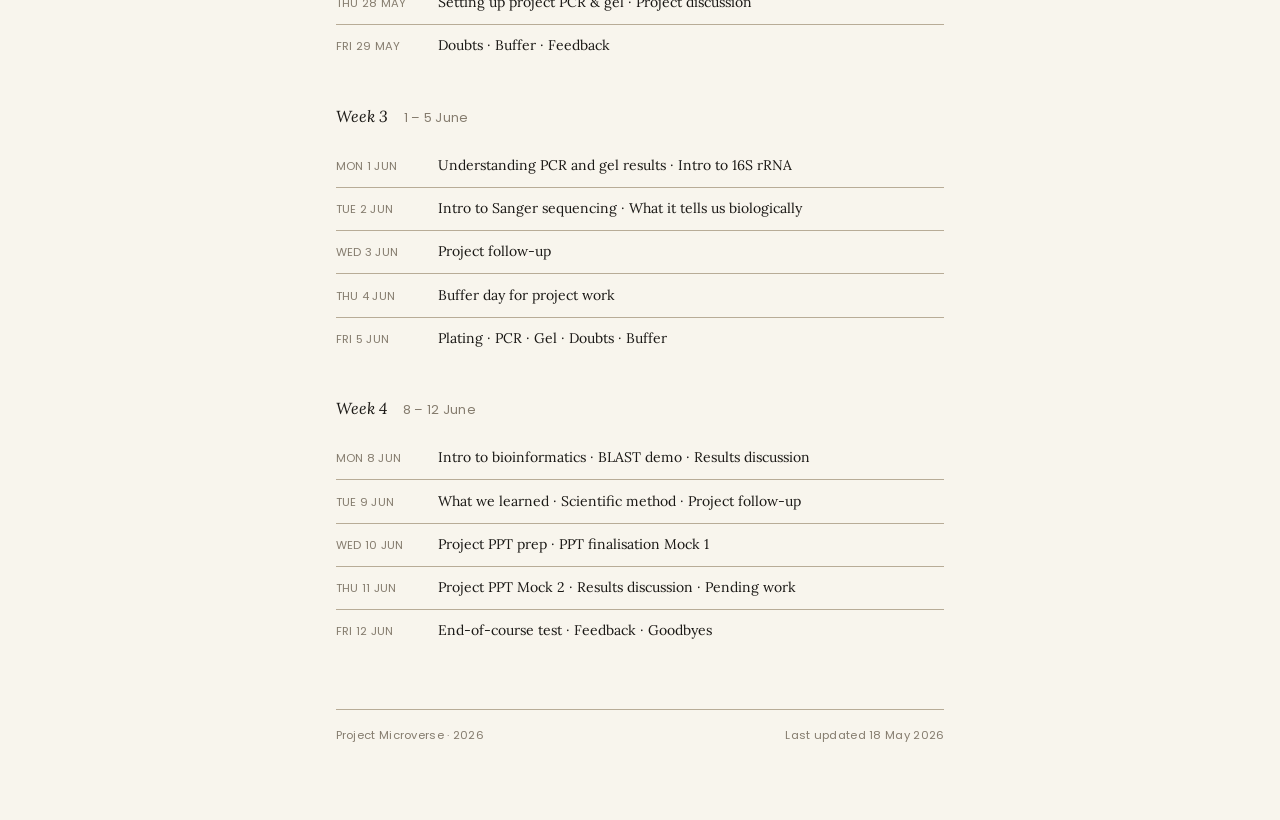
==== commit 0c4afcb2: "Update index.html" ====
--- a/index.html
+++ b/index.html
@@ -60,8 +60,8 @@
   <h3>Instructions to fill out your lab notebook</h3>
   <ul>
     <li>Put a date stamp</li>
-    <li>Incorporate your notes, images, observations, surprises - anything that you have learned in a session
-Complete entries of a week by Friday EOD, preferably by the end of class.</li>
+    <li>Incorporate your notes, images, observations, surprises - anything that you have learned in a session</li>
+    <li>Complete entries of a week by Friday EOD, preferably by the end of class.</li>
     <li>This will be part of your continuous evaluation.</li>
   </ul>
 </div>
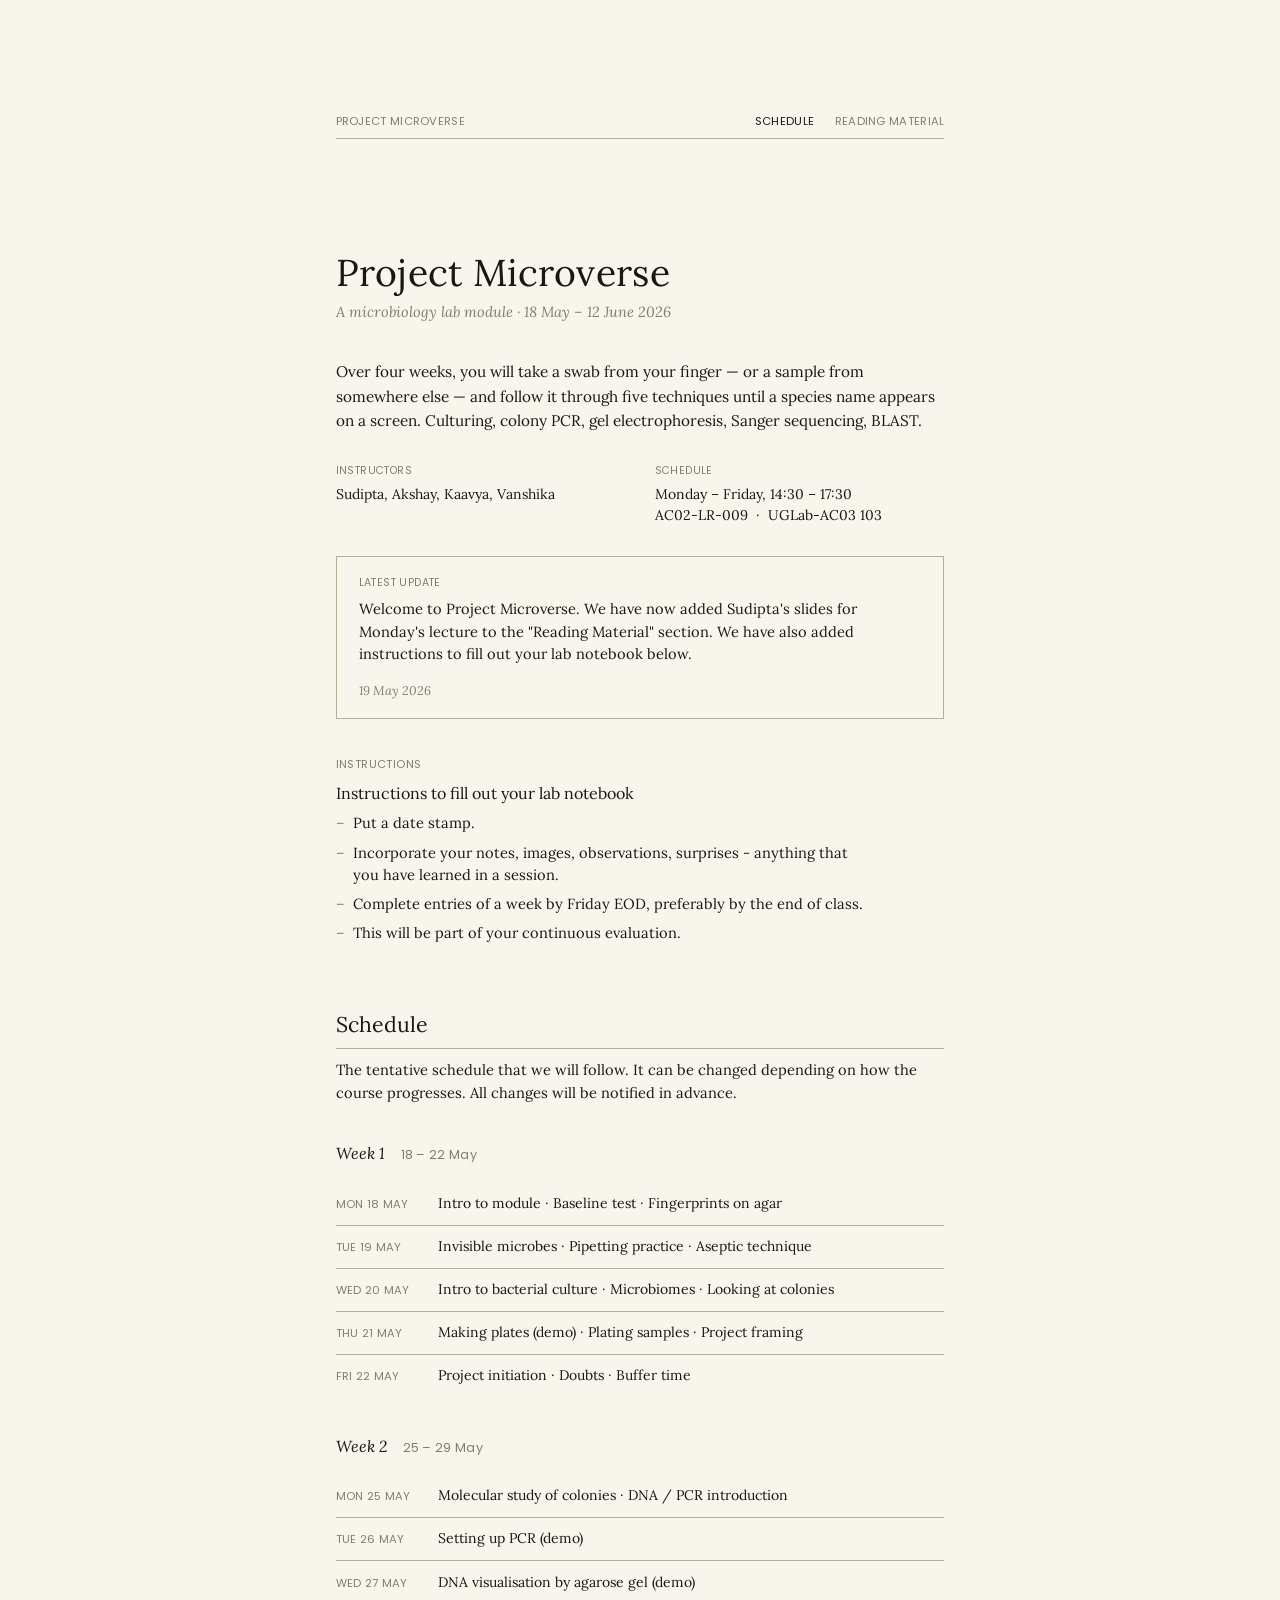
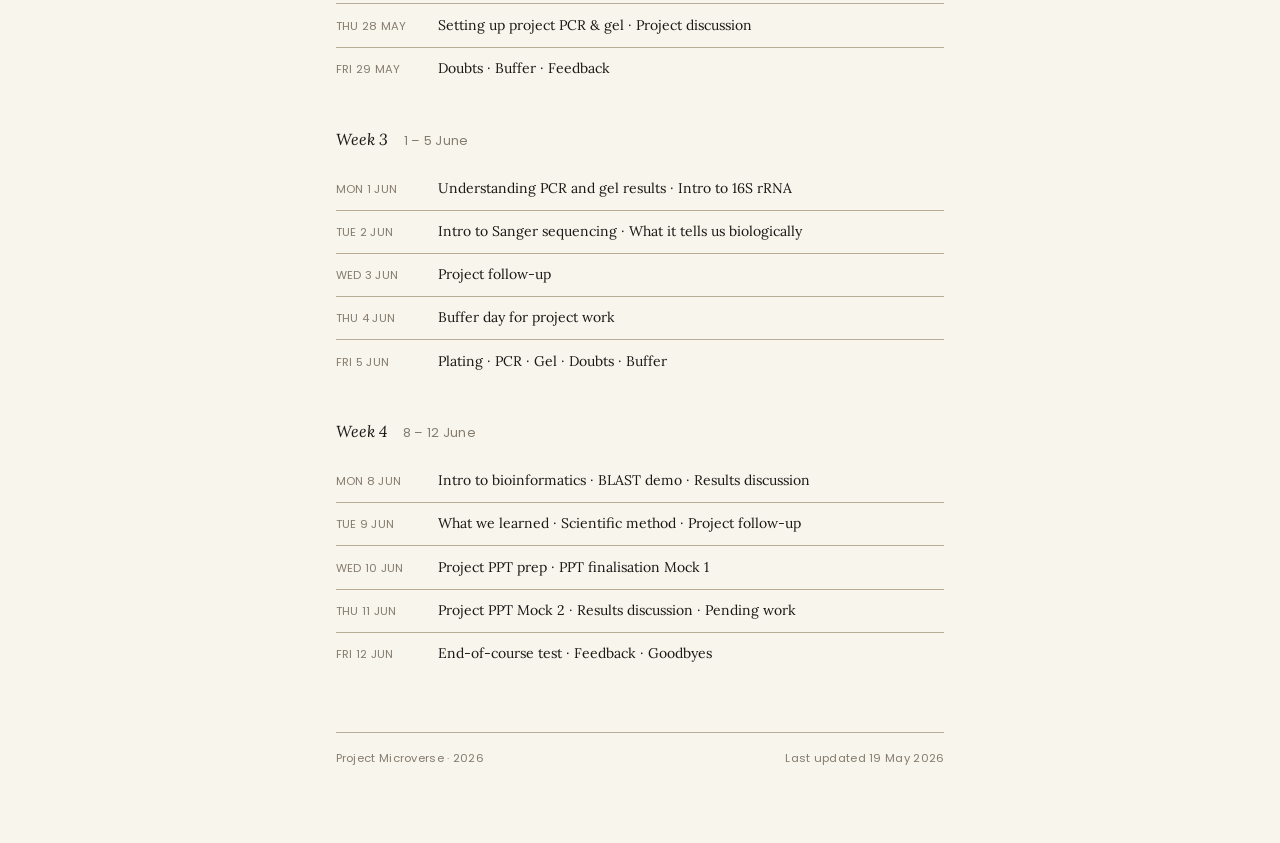
==== commit f614bc0e: "Update index.html" ====
--- a/index.html
+++ b/index.html
@@ -50,17 +50,18 @@
 <div class="announcement">
   <div class="announcement-label">Latest update</div>
   <p>
-    Welcome to Project Microverse. We have now added Sudipta's slides for Monday's lecture to the "Reading Material" section.
+    Welcome to Project Microverse. We have now added Sudipta's slides for Monday's lecture to the "Reading Material" section. 
+    We have also added instructions to fill out your lab notebook below.
   </p>
-  <div class="announcement-date">18 May 2026</div>
+  <div class="announcement-date">19 May 2026</div>
 </div>
   
 <div class="instructions">
   <div class="instructions-label">Instructions</div>
   <h3>Instructions to fill out your lab notebook</h3>
   <ul>
-    <li>Put a date stamp</li>
-    <li>Incorporate your notes, images, observations, surprises - anything that you have learned in a session</li>
+    <li>Put a date stamp.</li>
+    <li>Incorporate your notes, images, observations, surprises - anything that you have learned in a session.</li>
     <li>Complete entries of a week by Friday EOD, preferably by the end of class.</li>
     <li>This will be part of your continuous evaluation.</li>
   </ul>
@@ -238,7 +239,7 @@
 
 <footer class="site-footer">
   <span>Project Microverse · 2026</span>
-  <span>Last updated 18 May 2026</span>
+  <span>Last updated 19 May 2026</span>
 </footer>
 
 </div>
